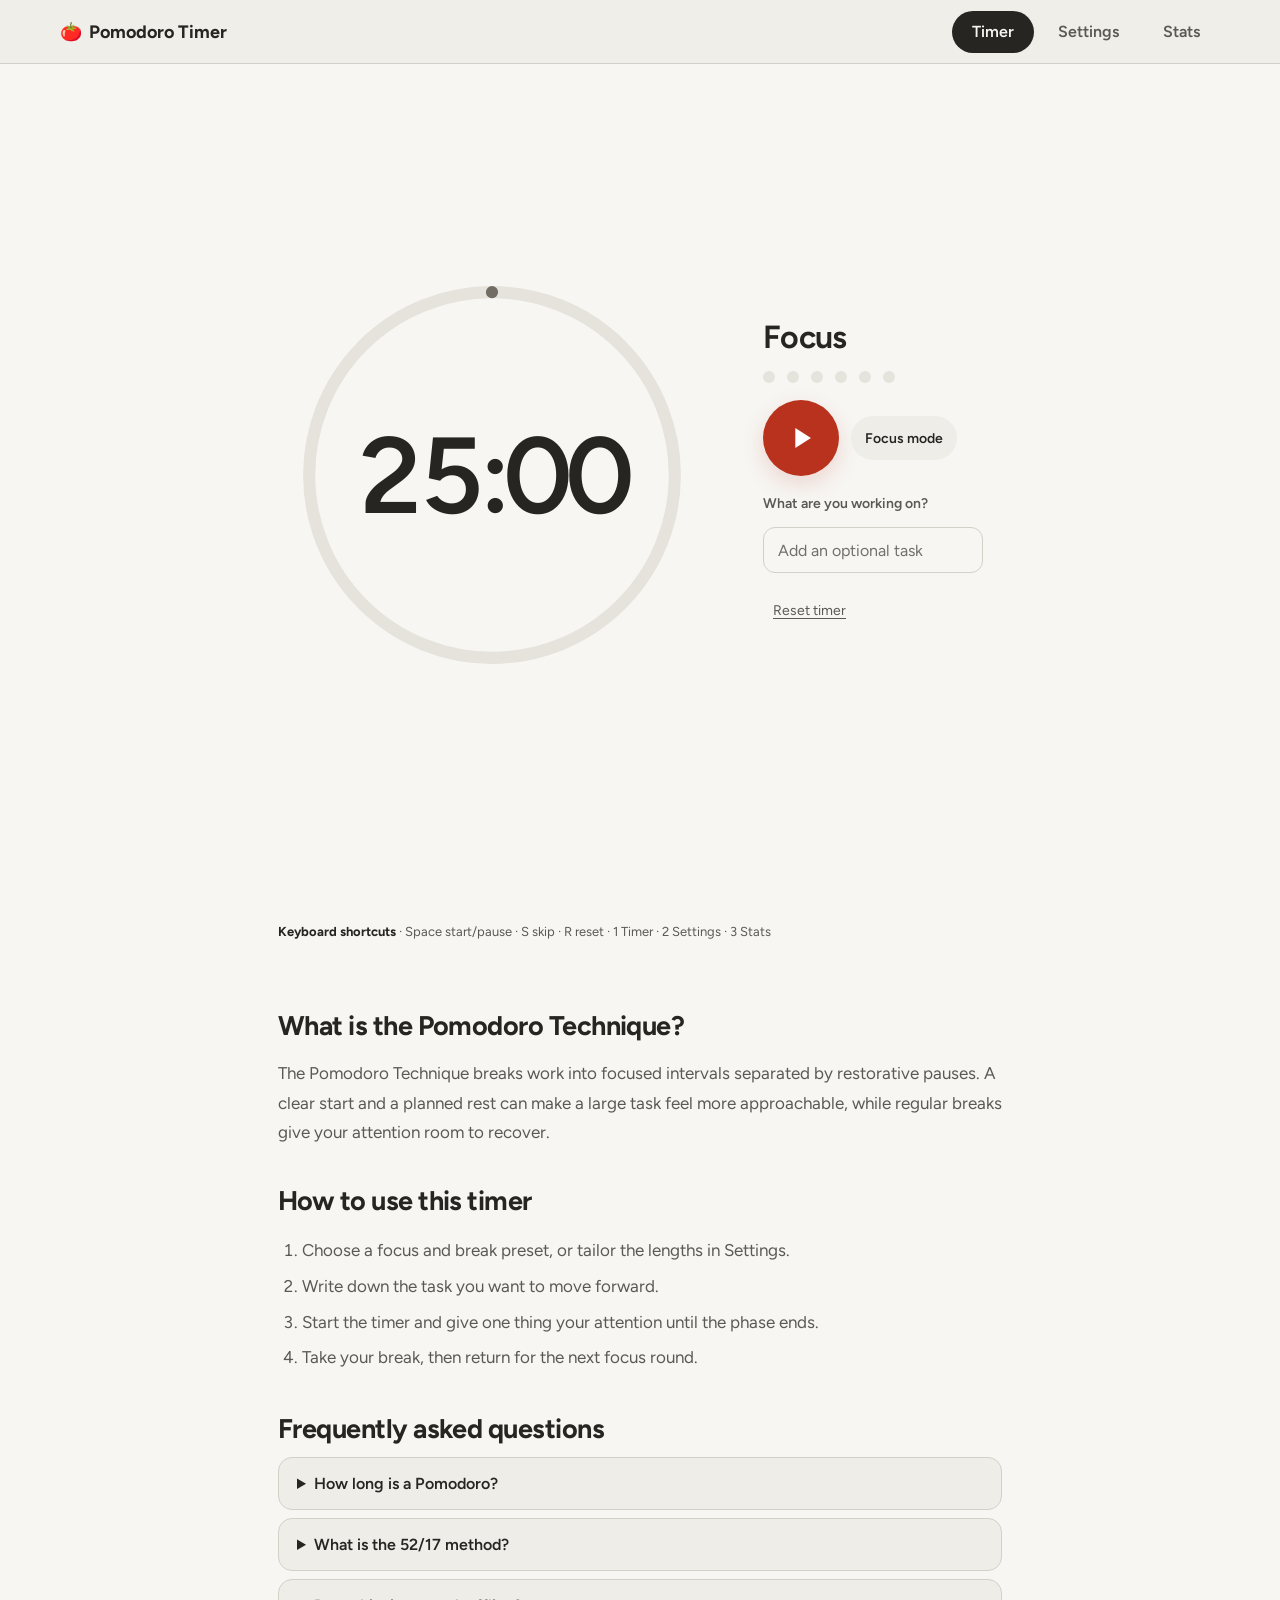
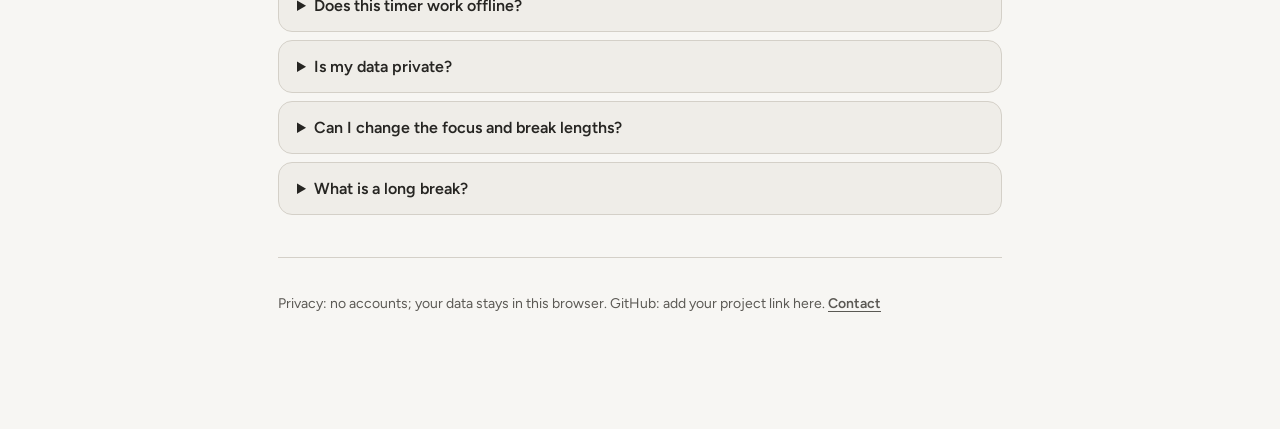
==== index.html @ 5dcd3229 "first commit" ====
<!doctype html>
<html lang="en">
<head>
  <meta charset="utf-8">
  <meta name="viewport" content="width=device-width, initial-scale=1, viewport-fit=cover">
  <title>Pomodoro Timer | Free Focus Timer</title>
  <meta name="description" content="A calm, private Pomodoro timer with flexible focus rounds, long breaks, and useful progress stats. Works offline.">
  <meta name="theme-color" content="#f7f6f3" media="(prefers-color-scheme: light)">
  <meta name="theme-color" content="#191a1b" media="(prefers-color-scheme: dark)">
  <link rel="canonical" href="https://YOURDOMAIN.com/">
  <meta property="og:type" content="website">
  <meta property="og:site_name" content="Pomodoro Timer">
  <meta property="og:title" content="Pomodoro Timer | Free Focus Timer">
  <meta property="og:description" content="A calm, private Pomodoro timer with flexible focus rounds, long breaks, and useful progress stats. Works offline.">
  <meta property="og:url" content="https://YOURDOMAIN.com/">
  <meta property="og:image" content="https://YOURDOMAIN.com/og-image.svg">
  <meta property="og:image:width" content="1200">
  <meta property="og:image:height" content="630">
  <meta name="twitter:card" content="summary_large_image">
  <meta name="twitter:title" content="Pomodoro Timer | Free Focus Timer">
  <meta name="twitter:description" content="Focus in calm, manageable rounds. Private, customizable, and ready to work offline.">
  <meta name="twitter:image" content="https://YOURDOMAIN.com/og-image.svg">
  <link id="favicon" rel="icon" href="icons/favicon-focus.svg" type="image/svg+xml">
  <link rel="apple-touch-icon" href="icons/apple-touch-icon.png">
  <link rel="manifest" href="manifest.webmanifest">
  <link rel="preload" href="fonts/figtree-latin.woff2" as="font" type="font/woff2" crossorigin>
  <link rel="stylesheet" href="styles.css">
  <script>
    try {
      var savedSettings = JSON.parse(localStorage.getItem('pomodoro.settings') || '{}');
      document.documentElement.dataset.theme = ['light', 'dark', 'system'].includes(savedSettings.theme)
        ? savedSettings.theme : 'system';
    } catch (error) { document.documentElement.dataset.theme = 'system'; }
  </script>
  <script type="application/ld+json">
    {
      "@context": "https://schema.org",
      "@type": "WebApplication",
      "name": "Pomodoro Timer",
      "url": "https://YOURDOMAIN.com/",
      "applicationCategory": "ProductivityApplication",
      "operatingSystem": "Any",
      "description": "A free, private Pomodoro timer with focus rounds, short and long breaks, and offline support.",
      "offers": { "@type": "Offer", "price": "0", "priceCurrency": "USD" }
    }
  </script>
  <script type="application/ld+json">
    {
      "@context": "https://schema.org",
      "@type": "FAQPage",
      "mainEntity": [
        { "@type": "Question", "name": "How long is a Pomodoro?", "acceptedAnswer": { "@type": "Answer", "text": "A traditional Pomodoro is 25 minutes of focused work followed by a short break. You can change both durations in Settings." } },
        { "@type": "Question", "name": "What is the 52/17 method?", "acceptedAnswer": { "@type": "Answer", "text": "The 52/17 method alternates 52 minutes of focused work with a 17-minute break. Choose the 52/17 preset in Settings." } },
        { "@type": "Question", "name": "Does the timer work offline?", "acceptedAnswer": { "@type": "Answer", "text": "Yes. After the first visit, the app's static files are cached so the timer works offline." } },
        { "@type": "Question", "name": "Is my data private?", "acceptedAnswer": { "@type": "Answer", "text": "Your settings, timer state, and stats stay in this browser's local storage. There are no accounts." } },
        { "@type": "Question", "name": "Can I change the focus and break lengths?", "acceptedAnswer": { "@type": "Answer", "text": "Yes. Choose a preset or adjust each duration and the focus rounds per cycle in Settings." } },
        { "@type": "Question", "name": "What is a long break?", "acceptedAnswer": { "@type": "Answer", "text": "A long break is a longer rest that follows a chosen number of completed focus rounds. You can set its duration and frequency." } }
      ]
    }
  </script>
</head>
<body>
  <header class="tabs" aria-label="Main navigation">
    <a class="brand" href="#timer" aria-label="Pomodoro Timer home"><span aria-hidden="true">🍅</span> Pomodoro Timer</a>
    <nav class="tab-links" aria-label="Main">
      <a class="tab active" href="#timer" data-view="timer">Timer</a>
      <a class="tab" href="#settings" data-view="settings">Settings</a>
      <a class="tab" href="#stats" data-view="stats">Stats</a>
    </nav>
  </header>

  <main>
    <section id="view-timer" class="view timer-view" aria-label="Timer">
      <div class="timer-stage">
        <h1 class="sr-only">Free Pomodoro timer for focused work</h1>
        <div class="timer-wrap">
          <div class="ring" role="timer" aria-label="Time remaining" aria-live="off">
            <svg viewBox="0 0 320 320" aria-hidden="true">
              <circle class="ring-track" cx="160" cy="160" r="150"/>
              <circle class="ring-progress" id="ring-progress" cx="160" cy="160" r="150"/>
            </svg>
            <div class="time" id="time">25:00</div>
          </div>
          <div class="side">
            <p class="phase-label" id="phase">Focus</p>
            <div class="dots" id="dots" role="progressbar" aria-valuemin="0" aria-valuemax="6" aria-valuenow="0" aria-label="Cycles completed toward today's goal"></div>
            <div class="controls">
              <button class="play" id="play" aria-label="Start timer">
                <svg viewBox="0 0 24 24" width="34" height="34" aria-hidden="true"><path id="play-icon" d="M8 5v14l11-7z" fill="currentColor"/></svg>
              </button>
              <button class="skip" id="skip" aria-label="Skip to next phase" hidden>
                <svg viewBox="0 0 24 24" width="22" height="22" aria-hidden="true"><path d="M6 18l8.5-6L6 6v12zM16 6v12h2V6h-2z" fill="currentColor"/></svg>
              </button>
              <button class="icon-button focus-toggle" id="focus-toggle" aria-label="Enter focus mode">Focus mode</button>
              <button class="icon-button focus-exit" id="focus-exit" aria-label="Exit focus mode" hidden>Exit focus mode</button>
            </div>
            <label class="task-label" for="task">What are you working on?</label>
            <input id="task" class="task-input" type="text" maxlength="120" autocomplete="off" placeholder="Add an optional task">
            <button class="text-button reset-timer" id="reset" type="button">Reset timer</button>
          </div>
        </div>
      </div>

      <p class="shortcut-hint"><strong>Keyboard shortcuts</strong> · Space start/pause · S skip · R reset · 1 Timer · 2 Settings · 3 Stats</p>
      <article class="seo-content">
        <h2>What is the Pomodoro Technique?</h2>
        <p>The Pomodoro Technique breaks work into focused intervals separated by restorative pauses. A clear start and a planned rest can make a large task feel more approachable, while regular breaks give your attention room to recover.</p>
        <h2>How to use this timer</h2>
        <ol>
          <li>Choose a focus and break preset, or tailor the lengths in Settings.</li>
          <li>Write down the task you want to move forward.</li>
          <li>Start the timer and give one thing your attention until the phase ends.</li>
          <li>Take your break, then return for the next focus round.</li>
        </ol>
        <h2>Frequently asked questions</h2>
        <div class="faq-list">
          <details><summary>How long is a Pomodoro?</summary><p>A traditional Pomodoro is 25 minutes of focused work followed by a short break. You can change both durations in Settings.</p></details>
          <details><summary>What is the 52/17 method?</summary><p>The 52/17 method alternates 52 minutes of focused work with a 17-minute break. Choose the 52/17 preset in Settings.</p></details>
          <details><summary>Does this timer work offline?</summary><p>Yes. After the first visit, the app's static files are cached so the timer works offline.</p></details>
          <details><summary>Is my data private?</summary><p>Your settings, timer state, and stats stay in this browser's local storage. There are no accounts.</p></details>
          <details><summary>Can I change the focus and break lengths?</summary><p>Yes. Choose a preset or adjust each duration and the focus rounds per cycle in Settings.</p></details>
          <details><summary>What is a long break?</summary><p>A long break is a longer rest that follows a chosen number of completed focus rounds. You can set its duration and frequency.</p></details>
        </div>
        <footer class="site-footer">
          <p>Privacy: no accounts; your data stays in this browser. <span>GitHub: add your project link here.</span> <a href="mailto:hello@yourdomain.com">Contact</a></p>
        </footer>
      </article>
    </section>

    <section id="view-settings" class="view settings-view" aria-label="Settings" hidden>
      <h1 class="page-title">Settings</h1>
      <div class="summary" aria-label="Cycle overview">
        <div class="summary-total" id="sum-total"></div>
        <div class="summary-sub" id="sum-sub"></div>
        <div class="bar" id="sum-bar" aria-hidden="true"></div>
      </div>

      <h2 class="section-title">Timer</h2>
      <div class="group">
        <div class="row"><div class="label">Focus length<small>Minutes in each focus round</small></div><div class="stepper" data-key="sprint"><button type="button" data-d="-1" aria-label="Decrease focus length">−</button><span class="val"><input class="val-input" type="number" data-value min="15" max="90" step="1" aria-label="Focus length in minutes"> <i>min</i></span><button type="button" data-d="1" aria-label="Increase focus length">+</button></div></div>
        <div class="row"><div class="label">Focus rounds per cycle</div><div class="stepper" data-key="sprints"><button type="button" data-d="-1" aria-label="Decrease focus rounds per cycle">−</button><span class="val"><input class="val-input" type="number" data-value min="1" max="8" step="1" aria-label="Focus rounds per cycle"></span><button type="button" data-d="1" aria-label="Increase focus rounds per cycle">+</button></div></div>
        <div class="row"><div class="label">Short break length</div><div class="stepper" data-key="brk"><button type="button" data-d="-1" aria-label="Decrease short break length">−</button><span class="val"><input class="val-input" type="number" data-value min="5" max="30" step="1" aria-label="Short break length in minutes"> <i>min</i></span><button type="button" data-d="1" aria-label="Increase short break length">+</button></div></div>
        <div class="row"><div class="label">Long break length</div><div class="stepper" data-key="longBrk"><button type="button" data-d="-1" aria-label="Decrease long break length">−</button><span class="val"><input class="val-input" type="number" data-value min="10" max="45" step="1" aria-label="Long break length in minutes"> <i>min</i></span><button type="button" data-d="1" aria-label="Increase long break length">+</button></div></div>
        <div class="row"><div class="label">Long break every</div><div class="stepper" data-key="longEvery"><button type="button" data-d="-1" aria-label="Decrease long break frequency">−</button><span class="val"><input class="val-input" type="number" data-value min="2" max="8" step="1" aria-label="Long break frequency in rounds"> <i>rounds</i></span><button type="button" data-d="1" aria-label="Increase long break frequency">+</button></div></div>
      </div>
      <button class="secondary-button reset-cycle-settings" id="reset-cycle-settings" type="button">Reset cycle</button>
      <div class="preset-block">
        <h3>Quick presets</h3>
        <div class="preset-list" id="presets" aria-label="Timer presets">
          <button type="button" data-preset="25-5">Classic 25/5</button>
          <button type="button" data-preset="50-10">50/10</button>
          <button type="button" data-preset="52-17">52/17</button>
          <button type="button" data-preset="90-20">90/20</button>
          <button type="button" data-preset="custom">Custom</button>
        </div>
      </div>

      <h2 class="section-title">Goal</h2>
      <div class="group">
        <div class="row"><div class="label">Cycles per day</div><div class="stepper" data-key="goal"><button type="button" data-d="-1" aria-label="Decrease daily cycle goal">−</button><span class="val"><input class="val-input" type="number" data-value min="1" max="12" step="1" aria-label="Cycles per day"></span><button type="button" data-d="1" aria-label="Increase daily cycle goal">+</button></div></div>
      </div>

      <h2 class="section-title">Alerts</h2>
      <div class="group">
        <div class="row"><div class="label">Notify me when a phase ends<small id="notification-hint" aria-live="polite">Notifications are off.</small></div><label class="switch"><input id="notifications" type="checkbox"><span class="switch-ui" aria-hidden="true"></span><span class="sr-only">Notify me when a phase ends</span></label></div>
        <div class="row"><div class="label">Sound<small id="sound-hint">Play a tone when a phase ends</small></div><label class="switch"><input id="sound-toggle" type="checkbox"><span class="switch-ui" aria-hidden="true"></span><span class="sr-only">Sound on</span></label></div>
        <div class="row volume-row"><label class="label" for="volume">Volume</label><div class="volume-control"><input id="volume" type="range" min="0" max="1" step="0.05"><output id="volume-value" for="volume"></output></div></div>
      </div>

      <h2 class="section-title">Appearance</h2>
      <div class="segmented" id="theme" role="radiogroup" aria-label="Color theme">
        <button type="button" role="radio" data-theme="light"><span class="tick">✓</span>Light</button>
        <button type="button" role="radio" data-theme="dark"><span class="tick">✓</span>Dark</button>
        <button type="button" role="radio" data-theme="system"><span class="tick">✓</span>System</button>
      </div>

      <h2 class="section-title">Data</h2>
      <p class="data-note">Your timer settings, task labels, and stats are stored only in this browser. Importing a JSON backup replaces the data here.</p>
      <div class="data-actions"><button class="secondary-button" id="export-json" type="button">Export JSON</button><button class="secondary-button" id="import-json" type="button">Import JSON</button><input id="import-json-file" type="file" accept=".json,application/json" hidden><button class="danger-button" id="clear-data" type="button">Clear data</button></div>
    </section>

    <section id="view-stats" class="view stats-view" aria-label="Stats" hidden>
      <h1 class="page-title">Stats</h1>
      <div class="stat-cards">
        <article class="stat-card"><h2>Focus time today</h2><p id="stat-today">0 min</p></article>
        <article class="stat-card"><h2>This week</h2><p id="stat-week">0 min</p></article>
        <article class="stat-card"><h2>All time</h2><p id="stat-all">0 min</p></article>
        <article class="stat-card"><h2>Current streak</h2><p id="stat-current-streak">0 days</p></article>
        <article class="stat-card"><h2>Best streak</h2><p id="stat-best-streak">0 days</p></article>
      </div>
      <h2 class="section-title">Last 7 days</h2>
      <div id="chart" class="chart-wrap"></div>
      <h2 class="section-title">Daily progress</h2>
      <div class="history-list" id="history-list" aria-live="polite"></div>
    </section>
  </main>

  <script src="app.js" defer></script>
  <!-- Optional privacy-friendly analytics. Enable after replacing YOURDOMAIN.com. -->
  <!-- <script defer data-domain="YOURDOMAIN.com" src="https://plausible.io/js/script.js"></script> -->
</body>
</html>
---- styles.css ----
@font-face {
  font-family: "Figtree";
  font-style: normal;
  font-weight: 400 700;
  font-display: swap;
  src: url("fonts/figtree-latin.woff2") format("woff2");
}

:root {
  --bg: #f7f6f3;
  --page-bg: #f7f6f3;
  --text: #262522;
  --muted: #5b5954;
  --accent: #b8321d;
  --accent-text: #fff;
  --focus-progress: #716d65;
  --blue: #236988;
  --long-rest: #66718c;
  --surface: #efede8;
  --surface-2: #e5e2dc;
  --track: #e6e3dd;
  --line: #d4d0c8;
  --danger: #9b271b;
  --font: "Figtree", system-ui, -apple-system, "Segoe UI", Roboto, "Helvetica Neue", Arial, sans-serif;
  color-scheme: light;
}

:root[data-theme="dark"] {
  --bg: #191a1b;
  --page-bg: #191a1b;
  --text: #f2f0ec;
  --muted: #c1beb8;
  --accent: #e45b42;
  --accent-text: #18110f;
  --focus-progress: #d0cbc2;
  --blue: #64b5d6;
  --long-rest: #9ca7c2;
  --surface: #242526;
  --surface-2: #323334;
  --track: #373838;
  --line: #454647;
  --danger: #ff9585;
  color-scheme: dark;
}

@media (prefers-color-scheme: dark) {
  :root[data-theme="system"] {
    --bg: #191a1b;
    --page-bg: #191a1b;
    --text: #f2f0ec;
    --muted: #c1beb8;
    --accent: #e45b42;
    --accent-text: #18110f;
    --focus-progress: #d0cbc2;
    --blue: #64b5d6;
    --long-rest: #9ca7c2;
    --surface: #242526;
    --surface-2: #323334;
    --track: #373838;
    --line: #454647;
    --danger: #ff9585;
    color-scheme: dark;
  }
}

* { box-sizing: border-box; }
html { min-width: 320px; scroll-behavior: smooth; }
body {
  min-height: 100%;
  margin: 0;
  padding: env(safe-area-inset-top, 0px) 0 0;
  color: var(--text);
  background: var(--page-bg);
  font-family: var(--font);
  -webkit-tap-highlight-color: transparent;
  transition: background-color .45s ease, color .2s ease;
}
body.on-break {
  --page-bg: #eef3f5;
  background: linear-gradient(135deg, var(--page-bg), var(--bg) 72%);
}
:root[data-theme="dark"] body.on-break { --page-bg: #192329; }
@media (prefers-color-scheme: dark) {
  :root[data-theme="system"] body.on-break { --page-bg: #192329; }
}
button, input { font: inherit; }
button, a { -webkit-tap-highlight-color: transparent; }
button { color: inherit; border: 0; background: none; cursor: pointer; }
a { color: inherit; }
:focus-visible { outline: 3px solid var(--blue); outline-offset: 3px; }
button:disabled { color: var(--muted); }
[hidden] { display: none !important; }
.sr-only {
  position: absolute; width: 1px; height: 1px; padding: 0; margin: -1px;
  overflow: hidden; clip: rect(0, 0, 0, 0); white-space: nowrap; border: 0;
}

/* Navigation */
.tabs {
  z-index: 10;
  position: fixed;
  bottom: calc(14px + env(safe-area-inset-bottom, 0px));
  left: 50%;
  display: flex;
  align-items: center;
  gap: 20px;
  padding: 6px;
  border: 1px solid var(--line);
  border-radius: 999px;
  background: color-mix(in srgb, var(--surface) 94%, transparent);
  box-shadow: 0 8px 28px rgb(22 20 17 / 10%);
  transform: translateX(-50%);
  transition: opacity .25s ease, transform .25s ease, background .2s ease;
}
.brand { display: none; text-decoration: none; white-space: nowrap; font-size: 18px; font-weight: 700; }
.brand span { margin-right: 7px; }
.tab-links { display: flex; gap: 4px; }
.tab {
  display: inline-flex;
  align-items: center;
  justify-content: center;
  min-height: 42px;
  padding: 10px 20px;
  border-radius: 999px;
  color: var(--muted);
  text-decoration: none;
  font-size: 16px;
  font-weight: 600;
  transition: background .18s ease, color .18s ease;
}
.tab:hover { background: var(--surface-2); color: var(--text); }
.tab.active { background: var(--text); color: var(--bg); }
.tabs.is-running { opacity: .42; transform: translateX(-50%) scale(.94); }
.tabs.is-running:hover, .tabs.is-running:focus-within, .tabs.is-running:active { opacity: 1; transform: translateX(-50%) scale(1); }

main { min-height: 100vh; }
.view { min-height: 100vh; min-height: 100dvh; }

/* Timer */
.timer-view { padding: 0 20px 50px; }
.timer-stage {
  display: grid;
  min-height: 100vh;
  min-height: 100dvh;
  place-items: center;
  padding: 46px 0 60px;
}
.timer-wrap { display: flex; align-items: center; gap: clamp(28px, 6vw, 76px); }
.ring { position: relative; flex: none; width: min(390px, 44vw); aspect-ratio: 1; }
.ring svg { display: block; width: 100%; height: 100%; transform: rotate(-90deg); }
.ring circle { fill: none; stroke-width: 10; }
.ring-track { stroke: var(--track); }
.ring-progress {
  stroke: var(--focus-progress);
  stroke-linecap: round;
  stroke-dasharray: 942.48;
  stroke-dashoffset: 942.48;
  transition: stroke-dashoffset .35s linear, stroke .3s ease;
}
.on-break .ring-progress { stroke: var(--blue); }
.time {
  position: absolute;
  inset: 0;
  display: grid;
  place-items: center;
  font-size: clamp(64px, 10vw, 108px);
  font-weight: 600;
  letter-spacing: -.055em;
  font-variant-numeric: tabular-nums;
  white-space: nowrap;
}
.side { display: flex; flex-direction: column; align-items: flex-start; gap: 15px; min-width: 220px; }
.phase-label { margin: 0; font-size: clamp(24px, 3vw, 32px); font-weight: 650; letter-spacing: -.02em; }
.dots { display: flex; flex-wrap: wrap; gap: 12px; max-width: 250px; }
.dots i { width: 12px; height: 12px; border-radius: 50%; background: var(--track); transition: background .25s ease; }
.dots i.done { background: var(--focus-progress); }
.controls { display: flex; align-items: center; flex-wrap: wrap; gap: 12px; margin-top: 2px; }
.play {
  display: grid;
  width: 76px;
  height: 76px;
  place-items: center;
  border-radius: 50%;
  background: var(--accent);
  color: var(--accent-text);
  box-shadow: 0 8px 22px rgb(184 50 29 / 16%);
  transition: transform .15s ease, filter .15s ease, background .2s ease;
}
.play:hover { filter: brightness(1.08); transform: translateY(-2px); }
.play:active { transform: scale(.95); }
.on-break .play { background: var(--blue); color: #101819; box-shadow: 0 8px 22px rgb(35 105 136 / 16%); }
.skip, .icon-button, .secondary-button, .danger-button, .text-button {
  min-height: 44px;
  border-radius: 999px;
  transition: background .18s ease, color .18s ease, transform .15s ease;
}
.skip { display: grid; width: 48px; height: 48px; place-items: center; background: var(--surface); }
.skip:hover, .icon-button:hover, .secondary-button:hover { background: var(--surface-2); }
.icon-button { padding: 0 14px; background: var(--surface); font-size: 14px; font-weight: 600; }
.on-break .icon-button { color: var(--text); }
.task-label { margin-top: 4px; font-size: 14px; font-weight: 600; color: var(--muted); }
.task-input {
  width: min(100%, 300px);
  min-height: 46px;
  padding: 11px 14px;
  border: 1px solid var(--line);
  border-radius: 12px;
  color: var(--text);
  background: var(--bg);
}
.task-input::placeholder { color: var(--muted); opacity: .85; }
.text-button { padding: 0 10px; color: var(--muted); font-size: 14px; text-decoration: underline; text-underline-offset: 3px; }
.text-button:hover { color: var(--text); }

/* Content below the timer */
.seo-content { max-width: 760px; margin: 0 auto; padding: 30px 18px 48px; }
.seo-content h2 { margin: 36px 0 12px; font-size: clamp(21px, 3vw, 27px); letter-spacing: -.02em; }
.seo-content p, .seo-content li { color: var(--muted); font-size: 17px; line-height: 1.75; }
.seo-content ol { padding-left: 24px; }
.seo-content li { padding: 3px 0; }
.faq-list { display: grid; gap: 8px; }
.faq-list details { padding: 16px 18px; border: 1px solid var(--line); border-radius: 14px; background: var(--surface); }
.faq-list summary { cursor: pointer; font-weight: 600; }
.faq-list details p { margin-top: 10px; font-size: 15px; }
.site-footer { margin-top: 42px; padding-top: 20px; border-top: 1px solid var(--line); }
.site-footer p, .site-footer span { font-size: 14px; }
.site-footer a { font-weight: 600; text-underline-offset: 3px; }

/* Keep only the timer and essential controls visible while it is running. */
.timer-running .tabs,
.timer-running #view-timer .phase-label,
.timer-running #view-timer .dots,
.timer-running #view-timer .skip,
.timer-running #view-timer .focus-toggle,
.timer-running #view-timer .task-label,
.timer-running #view-timer .task-input,
.timer-running #view-timer .shortcut-hint,
.timer-running #view-timer .seo-content { display: none; }
.timer-running #view-timer { padding-bottom: 0; }
.timer-running #view-timer .timer-stage {
  min-height: 100vh;
  min-height: 100dvh;
  padding: 24px 0;
}

/* Shared settings and stats */
.settings-view, .stats-view { width: min(100% - 32px, 620px); margin: 0 auto; padding: 34px 0 112px; }
.page-title { margin: 0 0 22px; font-size: 32px; line-height: 1.2; letter-spacing: -.035em; }
.section-title { margin: 30px 0 12px; font-size: 20px; font-weight: 650; letter-spacing: -.015em; }
.summary { padding: 20px; border: 1px solid var(--line); border-radius: 18px; background: var(--surface); }
.summary-total { font-size: 34px; font-weight: 650; letter-spacing: -.04em; }
.summary-sub { margin: 4px 0 17px; color: var(--muted); font-size: 15px; }
.bar { display: flex; gap: 4px; min-height: 12px; }
.bar span { min-width: 2px; height: 10px; border-radius: 999px; background: var(--focus-progress); }
.bar span.rest { background: var(--blue); }
.bar span.long-rest { background: var(--long-rest); }
.group { overflow: hidden; border: 1px solid var(--line); border-radius: 16px; background: var(--surface); }
.row { display: flex; align-items: center; justify-content: space-between; gap: 16px; min-height: 64px; padding: 12px 18px; }
.row + .row { border-top: 1px solid var(--line); }
.label { font-size: 16px; font-weight: 550; }
.label small { display: block; margin-top: 5px; color: var(--muted); font-size: 13px; font-weight: 400; line-height: 1.4; }
.stepper { display: flex; flex: none; align-items: center; gap: 12px; }
.stepper button {
  display: grid;
  width: 40px;
  height: 40px;
  place-items: center;
  border-radius: 50%;
  background: var(--surface-2);
  font-size: 22px;
  line-height: 1;
}
.stepper button:hover:not(:disabled) { background: var(--line); }
.stepper button:active:not(:disabled) { transform: scale(.93); }
.stepper button:disabled { color: var(--muted); cursor: not-allowed; }
.val { min-width: 54px; text-align: center; font-variant-numeric: tabular-nums; }
.val-input { box-sizing: border-box; width: 54px; height: 40px; padding: 0 4px; border: 1px solid var(--line); border-radius: 8px; color: var(--text); background: var(--bg); text-align: center; font-size: 18px; font-weight: 600; font-variant-numeric: tabular-nums; }
.val-input::-webkit-inner-spin-button,
.val-input::-webkit-outer-spin-button { margin: 0; -webkit-appearance: none; }
.val-input { -moz-appearance: textfield; appearance: textfield; }
.val-input:focus-visible { outline: 2px solid var(--blue); outline-offset: 2px; }
.val i { margin-left: 2px; color: var(--muted); font-size: 12px; font-style: normal; }
.preset-block { margin-top: 18px; }
.preset-block h3 { margin: 0 0 10px; font-size: 15px; font-weight: 600; }
.preset-list { display: flex; flex-wrap: wrap; gap: 8px; }
.preset-list button {
  min-height: 40px;
  padding: 8px 13px;
  border: 1px solid var(--line);
  border-radius: 999px;
  color: var(--text);
  background: var(--surface);
  font-size: 14px;
  font-weight: 550;
}
.preset-list button:hover { background: var(--surface-2); }
.preset-list button[aria-pressed="true"] { border-color: var(--blue); color: var(--blue); }
.switch { position: relative; flex: none; }
.switch input { position: absolute; width: 1px; height: 1px; opacity: 0; }
.switch-ui {
  position: relative;
  display: block;
  width: 48px;
  height: 28px;
  border-radius: 999px;
  background: var(--surface-2);
  transition: background .2s ease;
}
.switch-ui::after {
  position: absolute;
  top: 4px;
  left: 4px;
  width: 20px;
  height: 20px;
  border-radius: 50%;
  background: var(--bg);
  content: "";
  transition: transform .2s ease;
}
.switch input:checked + .switch-ui { background: var(--blue); }
.switch input:checked + .switch-ui::after { transform: translateX(20px); }
.switch input:focus-visible + .switch-ui { outline: 3px solid var(--blue); outline-offset: 3px; }
.volume-control { display: flex; align-items: center; gap: 12px; width: min(230px, 52%); }
.volume-control input { width: 100%; accent-color: var(--blue); }
.volume-control output { min-width: 38px; color: var(--muted); text-align: right; font-size: 14px; }
.segmented { display: grid; grid-template-columns: repeat(3, 1fr); overflow: hidden; border: 1px solid var(--line); border-radius: 14px; background: var(--surface); }
.segmented button { min-height: 46px; color: var(--muted); font-size: 15px; }
.segmented button + button { border-left: 1px solid var(--line); }
.segmented button[aria-checked="true"] { color: var(--text); background: var(--surface-2); font-weight: 650; }
.tick { display: none; margin-right: 6px; }
.segmented button[aria-checked="true"] .tick { display: inline; }
.data-note { margin: 0 0 12px; color: var(--muted); font-size: 14px; line-height: 1.5; }
.data-actions { display: flex; flex-wrap: wrap; gap: 8px; }
.secondary-button, .danger-button { min-height: 42px; padding: 0 14px; border: 1px solid var(--line); background: var(--surface); font-size: 14px; font-weight: 600; }
.reset-cycle-settings { margin-top: 12px; }
.danger-button { border-color: var(--danger); color: var(--danger); }
.danger-button:hover { background: color-mix(in srgb, var(--danger) 10%, var(--surface)); }
.shortcut-hint { margin: 22px 0 0; color: var(--muted); font-size: 13px; line-height: 1.6; }
.timer-view > .shortcut-hint { max-width: 760px; margin: 22px auto 0; padding: 0 18px; }
.shortcut-hint strong { color: var(--text); }

.stat-cards { display: grid; grid-template-columns: repeat(2, minmax(0, 1fr)); gap: 10px; }
.stat-card { min-height: 92px; padding: 16px; border: 1px solid var(--line); border-radius: 15px; background: var(--surface); }
.stat-card h2 { margin: 0 0 9px; color: var(--muted); font-size: 14px; font-weight: 550; }
.stat-card p { margin: 0; font-size: 22px; font-weight: 650; letter-spacing: -.02em; }
.stat-card:nth-child(3) { grid-column: 1 / -1; }
.chart-wrap { overflow: hidden; padding: 10px 8px 0; border: 1px solid var(--line); border-radius: 16px; background: var(--surface); }
.week-chart { display: block; width: 100%; min-height: 170px; overflow: visible; }
.chart-baseline { stroke: var(--line); stroke-width: 1; }
.chart-bar { fill: var(--blue); }
.chart-label { fill: var(--muted); font-family: var(--font); font-size: 14px; }
.chart-value { fill: var(--text); font-family: var(--font); font-size: 12px; }
.history-list { display: flex; flex-direction: column; gap: 10px; }
.history-row { display: flex; align-items: center; justify-content: space-between; gap: 18px; padding: 17px 18px; border: 1px solid var(--line); border-radius: 15px; background: var(--surface); }
.history-date { margin: 0; font-size: 16px; font-weight: 650; }
.history-totals { color: var(--muted); text-align: right; font-size: 13px; line-height: 1.55; }
.task-history { display: flex; flex-wrap: wrap; gap: 5px 14px; margin: 8px 0 0; padding: 0; list-style: none; color: var(--muted); font-size: 13px; }
.history-empty { padding: 20px; border-radius: 15px; background: var(--surface); color: var(--muted); }

/* Fullscreen and fallback focus mode */
.focus-exit { display: none; }
.focus-mode .tabs { display: none; }
.focus-mode #view-timer {
  position: fixed;
  z-index: 20;
  inset: 0;
  overflow: auto;
  background: var(--page-bg);
}
.focus-mode #view-timer .timer-stage { min-height: 100vh; min-height: 100dvh; padding: 24px; }
.focus-mode #view-timer .seo-content { display: none; }
.focus-mode .focus-toggle { display: none; }
.focus-mode .focus-exit { display: inline-flex; align-items: center; }

@media (min-width: 900px) {
  .tabs {
    position: sticky;
    top: 0;
    left: auto;
    width: 100%;
    min-height: 64px;
    justify-content: space-between;
    padding: 8px max(26px, calc((100vw - 1160px) / 2));
    border-width: 0 0 1px;
    border-radius: 0;
    box-shadow: none;
    transform: none;
  }
  .brand { display: inline-flex; align-items: center; }
  .tab-links { margin-left: auto; }
  .tabs.is-running { transform: none; }
  .tabs.is-running:hover, .tabs.is-running:focus-within, .tabs.is-running:active { transform: none; }
  .tabs.is-running { min-height: 56px; }
  .tabs.is-running .tab { min-height: 36px; padding-block: 7px; }
  .tabs.is-running:hover, .tabs.is-running:focus-within, .tabs.is-running:active { min-height: 64px; }
  .tabs.is-running:hover .tab, .tabs.is-running:focus-within .tab, .tabs.is-running:active .tab { min-height: 42px; padding-block: 10px; }
  .timer-stage { min-height: calc(100vh - 64px); min-height: calc(100dvh - 64px); }
}

@media (max-width: 700px) {
  .timer-view { padding: 0 16px 32px; }
  .timer-stage { min-height: calc(100vh - 68px); min-height: calc(100dvh - 68px); padding: 28px 0 36px; }
  .timer-wrap { flex-direction: column; gap: 18px; }
  .ring { width: min(74vw, 340px); }
  .time { font-size: clamp(62px, 17vw, 90px); }
  .side { align-items: center; gap: 12px; text-align: center; }
  .phase-label { font-size: 26px; }
  .dots { justify-content: center; }
  .controls { justify-content: center; }
  .play { width: 68px; height: 68px; }
  .task-input { text-align: center; }
  .seo-content { padding: 24px 4px 38px; }
  .settings-view, .stats-view { width: min(100% - 28px, 620px); padding-top: 28px; }
  .row { padding: 10px 12px; }
  .stepper { gap: 8px; }
  .stepper button { width: 36px; height: 36px; }
  .val { min-width: 48px; }
  .val-input { width: 48px; height: 36px; font-size: 17px; }
  .history-row { align-items: flex-start; flex-direction: column; gap: 7px; }
  .history-totals { text-align: left; }
}

@media (max-width: 380px) {
  .tab { padding: 9px 16px; }
  .tabs { gap: 8px; }
  .settings-view, .stats-view { width: calc(100% - 24px); }
  .row { gap: 8px; }
  .label { font-size: 14px; }
  .label small { max-width: 170px; font-size: 12px; }
  .stepper { gap: 5px; }
  .stepper button { width: 32px; height: 32px; }
  .val { min-width: 43px; }
  .val-input { width: 44px; height: 32px; font-size: 16px; }
}

@media (prefers-reduced-motion: reduce) {
  *, *::before, *::after { scroll-behavior: auto !important; transition-duration: .01ms !important; animation-duration: .01ms !important; }
}
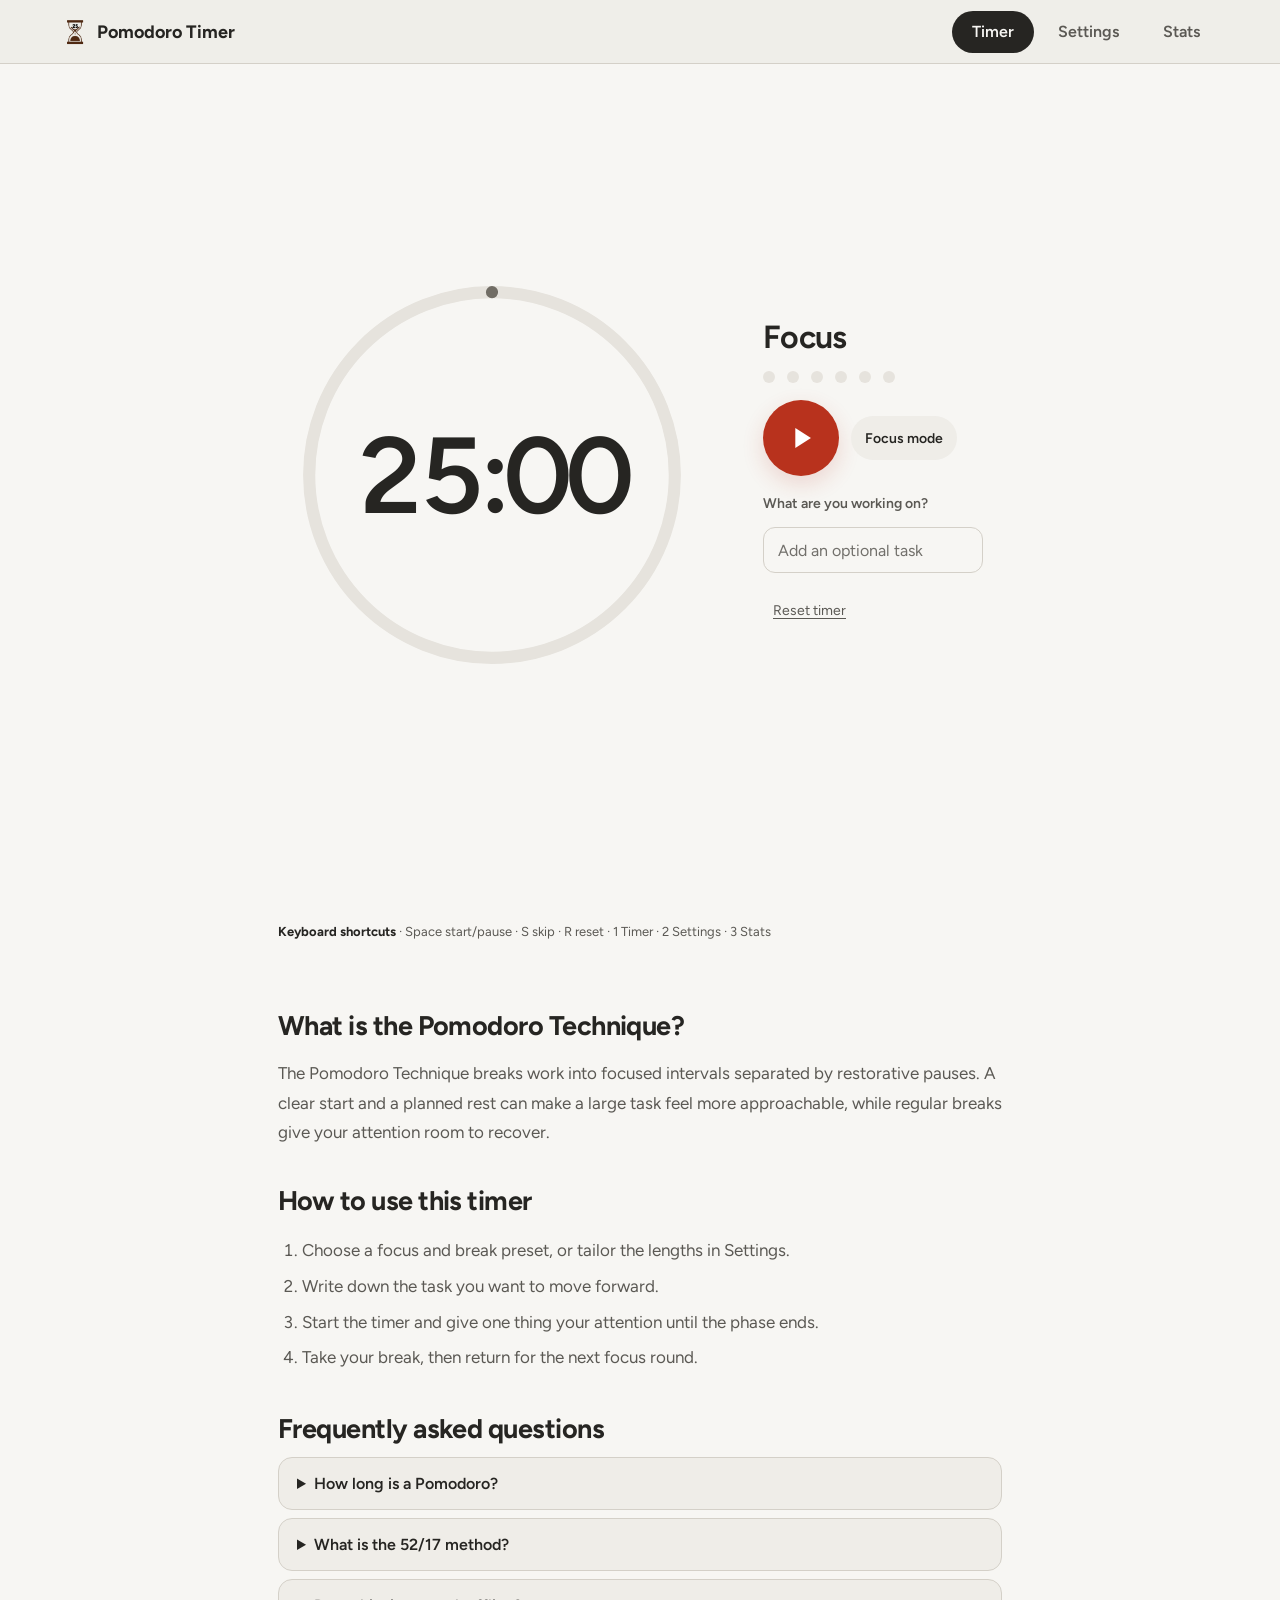
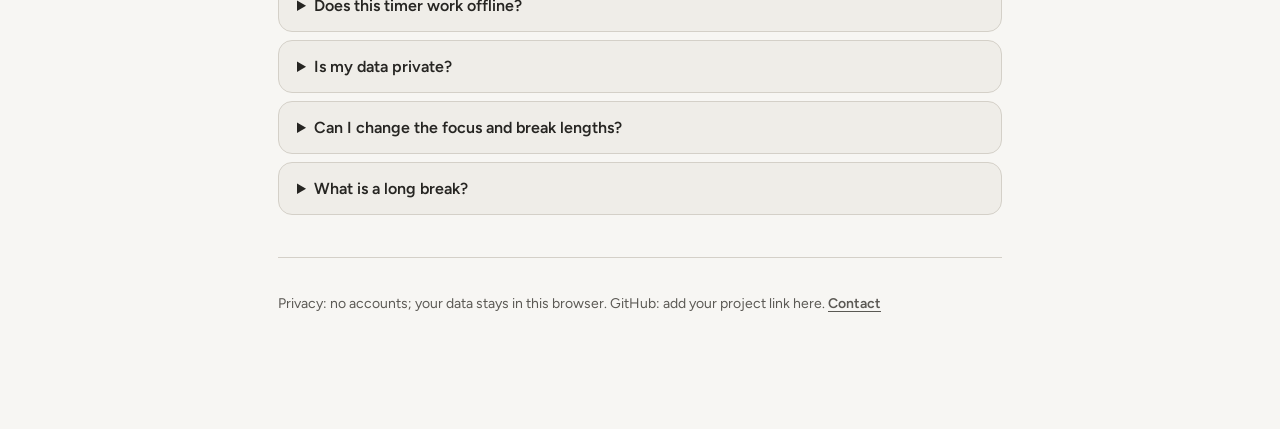
==== commit 7f834a7a: "Icon changed" ====
--- a/index.html
+++ b/index.html
@@ -20,7 +20,7 @@
   <meta name="twitter:title" content="Pomodoro Timer | Free Focus Timer">
   <meta name="twitter:description" content="Focus in calm, manageable rounds. Private, customizable, and ready to work offline.">
   <meta name="twitter:image" content="https://YOURDOMAIN.com/og-image.svg">
-  <link id="favicon" rel="icon" href="icons/favicon-focus.svg" type="image/svg+xml">
+  <link id="favicon" rel="icon" href="icons/icon-192.png" type="image/png">
   <link rel="apple-touch-icon" href="icons/apple-touch-icon.png">
   <link rel="manifest" href="manifest.webmanifest">
   <link rel="preload" href="fonts/figtree-latin.woff2" as="font" type="font/woff2" crossorigin>
@@ -36,7 +36,7 @@
     {
       "@context": "https://schema.org",
       "@type": "WebApplication",
-      "name": "Pomodoro Timer",
+      "name": "PomodoroTimer",
       "url": "https://YOURDOMAIN.com/",
       "applicationCategory": "ProductivityApplication",
       "operatingSystem": "Any",
--- a/styles.css
+++ b/styles.css
@@ -113,7 +113,16 @@
   transition: opacity .25s ease, transform .25s ease, background .2s ease;
 }
 .brand { display: none; text-decoration: none; white-space: nowrap; font-size: 18px; font-weight: 700; }
-.brand span { margin-right: 7px; }
+.brand span {
+  display: inline-block;
+  width: 30px;
+  height: 30px;
+  margin-right: 7px;
+  overflow: hidden;
+  color: transparent;
+  font-size: 0;
+  background: url('icons/icon-192.png') center / contain no-repeat;
+}
 .tab-links { display: flex; gap: 4px; }
 .tab {
   display: inline-flex;
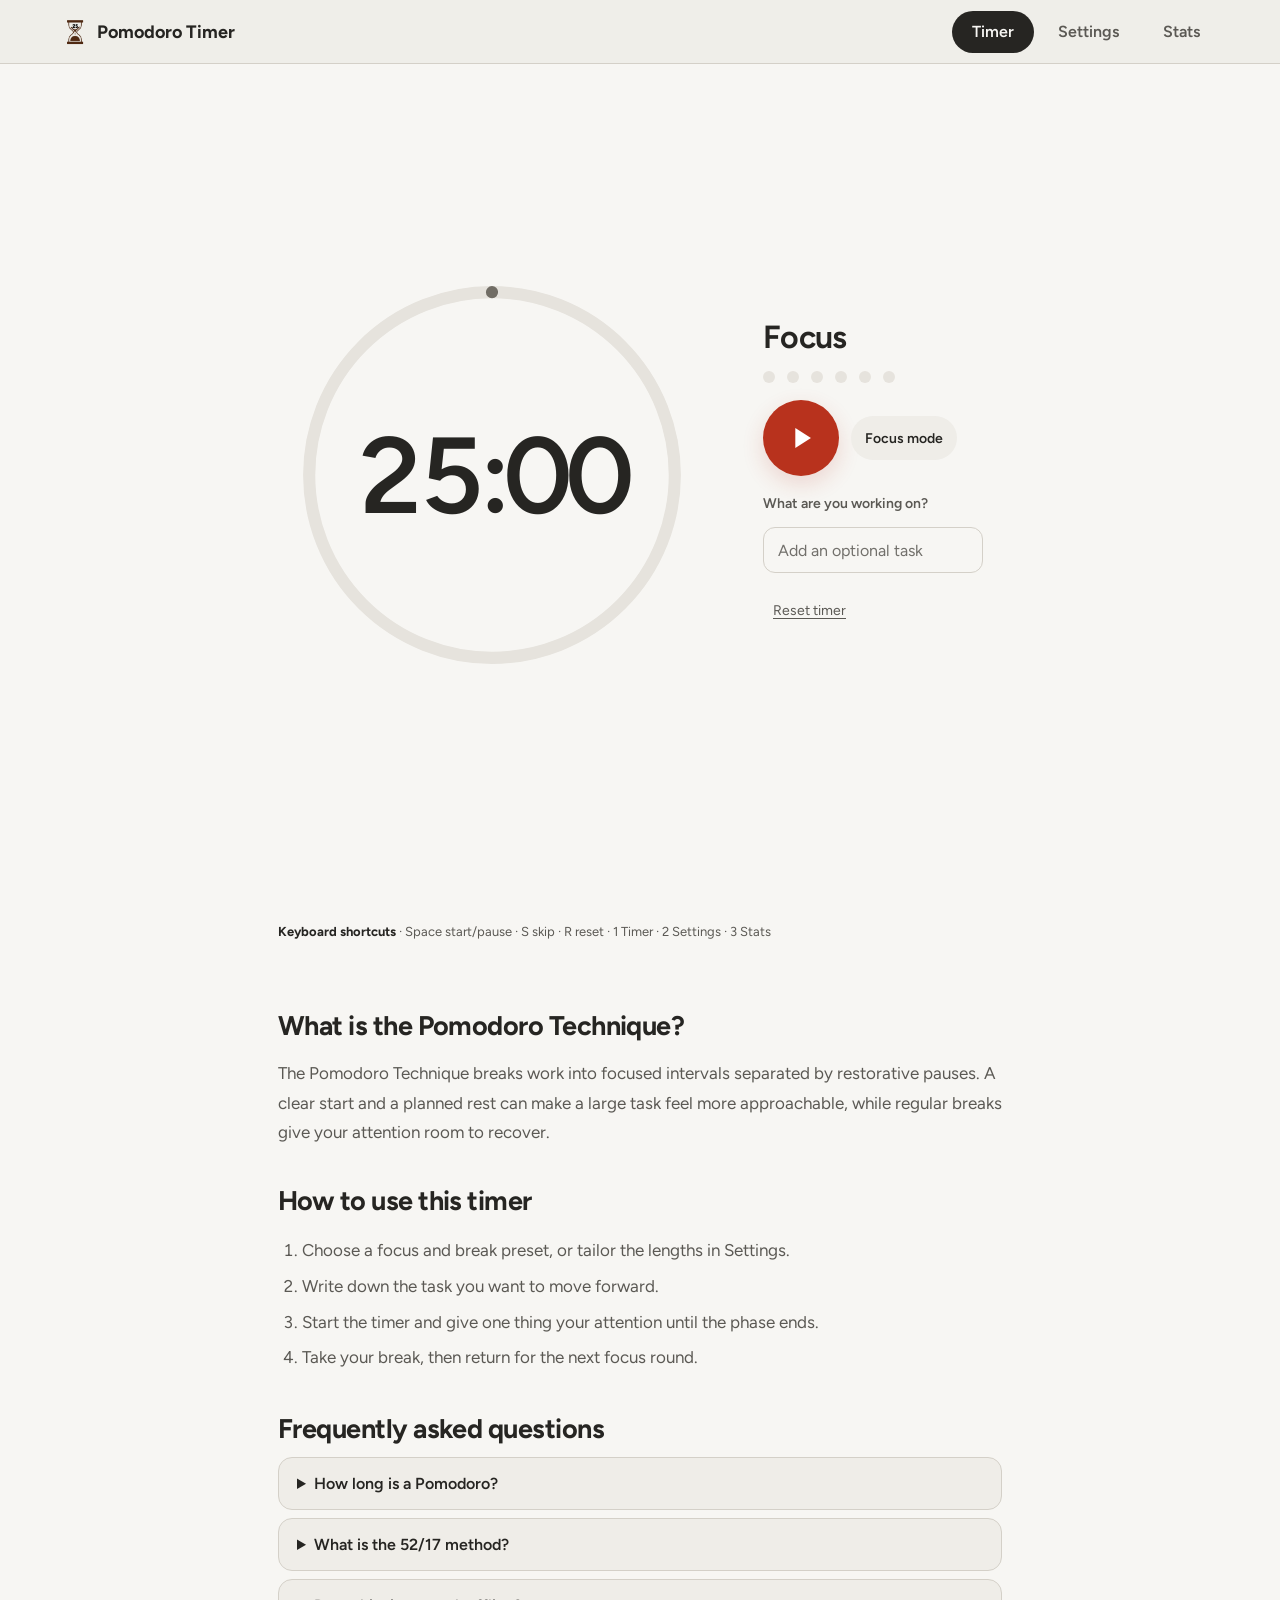
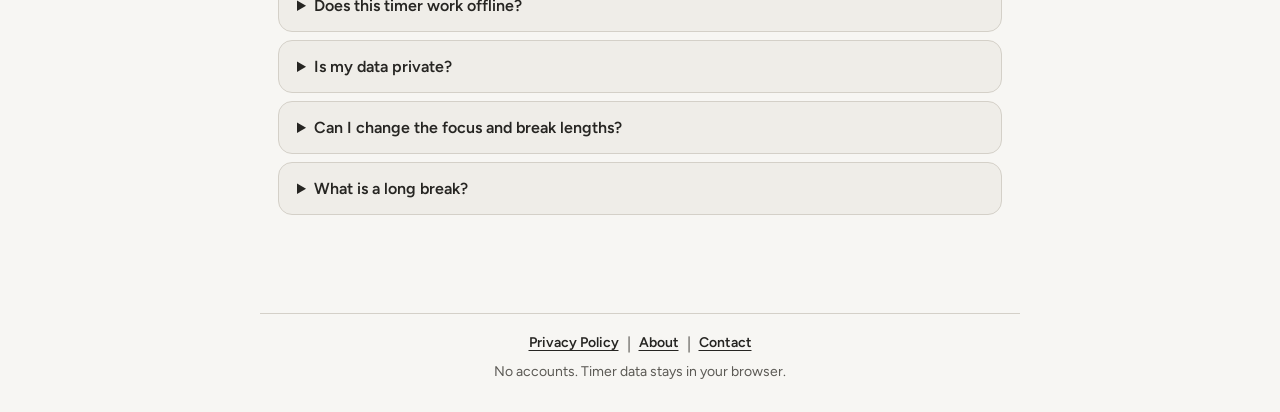
==== commit 392f732c: "new addtion" ====
--- a/index.html
+++ b/index.html
@@ -13,13 +13,9 @@
   <meta property="og:title" content="Pomodoro Timer | Free Focus Timer">
   <meta property="og:description" content="A calm, private Pomodoro timer with flexible focus rounds, long breaks, and useful progress stats. Works offline.">
   <meta property="og:url" content="https://YOURDOMAIN.com/">
-  <meta property="og:image" content="https://YOURDOMAIN.com/og-image.svg">
-  <meta property="og:image:width" content="1200">
-  <meta property="og:image:height" content="630">
-  <meta name="twitter:card" content="summary_large_image">
+  <meta name="twitter:card" content="summary">
   <meta name="twitter:title" content="Pomodoro Timer | Free Focus Timer">
   <meta name="twitter:description" content="Focus in calm, manageable rounds. Private, customizable, and ready to work offline.">
-  <meta name="twitter:image" content="https://YOURDOMAIN.com/og-image.svg">
   <link id="favicon" rel="icon" href="icons/icon-192.png" type="image/png">
   <link rel="apple-touch-icon" href="icons/apple-touch-icon.png">
   <link rel="manifest" href="manifest.webmanifest">
@@ -121,9 +117,6 @@
           <details><summary>Can I change the focus and break lengths?</summary><p>Yes. Choose a preset or adjust each duration and the focus rounds per cycle in Settings.</p></details>
           <details><summary>What is a long break?</summary><p>A long break is a longer rest that follows a chosen number of completed focus rounds. You can set its duration and frequency.</p></details>
         </div>
-        <footer class="site-footer">
-          <p>Privacy: no accounts; your data stays in this browser. <span>GitHub: add your project link here.</span> <a href="mailto:hello@yourdomain.com">Contact</a></p>
-        </footer>
       </article>
     </section>
 
@@ -194,7 +187,14 @@
       <div class="history-list" id="history-list" aria-live="polite"></div>
     </section>
   </main>
-
+  <footer class="site-footer">
+    <nav aria-label="Footer">
+      <a href="/privacy/">Privacy Policy</a><span aria-hidden="true">|</span>
+      <a href="/about/">About</a><span aria-hidden="true">|</span>
+      <a href="/contact/">Contact</a>
+    </nav>
+    <p>No accounts. Timer data stays in your browser.</p>
+  </footer>
   <script src="app.js" defer></script>
   <!-- Optional privacy-friendly analytics. Enable after replacing YOURDOMAIN.com. -->
   <!-- <script defer data-domain="YOURDOMAIN.com" src="https://plausible.io/js/script.js"></script> -->
--- a/styles.css
+++ b/styles.css
@@ -231,9 +231,33 @@
 .faq-list details { padding: 16px 18px; border: 1px solid var(--line); border-radius: 14px; background: var(--surface); }
 .faq-list summary { cursor: pointer; font-weight: 600; }
 .faq-list details p { margin-top: 10px; font-size: 15px; }
-.site-footer { margin-top: 42px; padding-top: 20px; border-top: 1px solid var(--line); }
-.site-footer p, .site-footer span { font-size: 14px; }
-.site-footer a { font-weight: 600; text-underline-offset: 3px; }
+.site-footer {
+  width: min(100% - 32px, 760px);
+  margin: 0 auto;
+  padding: 20px 0 32px;
+  border-top: 1px solid var(--line);
+  color: var(--muted);
+  text-align: center;
+}
+.site-footer nav { display: flex; flex-wrap: wrap; justify-content: center; gap: 8px; }
+.site-footer p { margin: 10px 0 0; font-size: 14px; }
+.site-footer a { color: var(--text); font-size: 14px; font-weight: 600; text-underline-offset: 3px; }
+.info-header {
+  display: flex;
+  align-items: center;
+  justify-content: space-between;
+  gap: 16px;
+  width: min(100% - 32px, 760px);
+  margin: 0 auto;
+  padding: 20px 0;
+}
+.info-header .brand { display: inline-flex; align-items: center; }
+.back-link { font-size: 14px; font-weight: 600; text-underline-offset: 3px; }
+.info-content { max-width: 760px; }
+.info-page main { min-height: 0; }
+.info-page .info-content { padding-bottom: 32px; }
+.info-content p, .info-content li { color: var(--muted); font-size: 17px; line-height: 1.7; }
+.info-content p { margin: 0 0 14px; }
 
 /* Keep only the timer and essential controls visible while it is running. */
 .timer-running .tabs,
@@ -420,6 +444,8 @@
   .task-input { text-align: center; }
   .seo-content { padding: 24px 4px 38px; }
   .settings-view, .stats-view { width: min(100% - 28px, 620px); padding-top: 28px; }
+  .info-header { width: min(100% - 28px, 760px); padding: 16px 0; }
+  .site-footer { width: min(100% - 28px, 760px); padding-bottom: calc(112px + env(safe-area-inset-bottom, 0px)); }
   .row { padding: 10px 12px; }
   .stepper { gap: 8px; }
   .stepper button { width: 36px; height: 36px; }
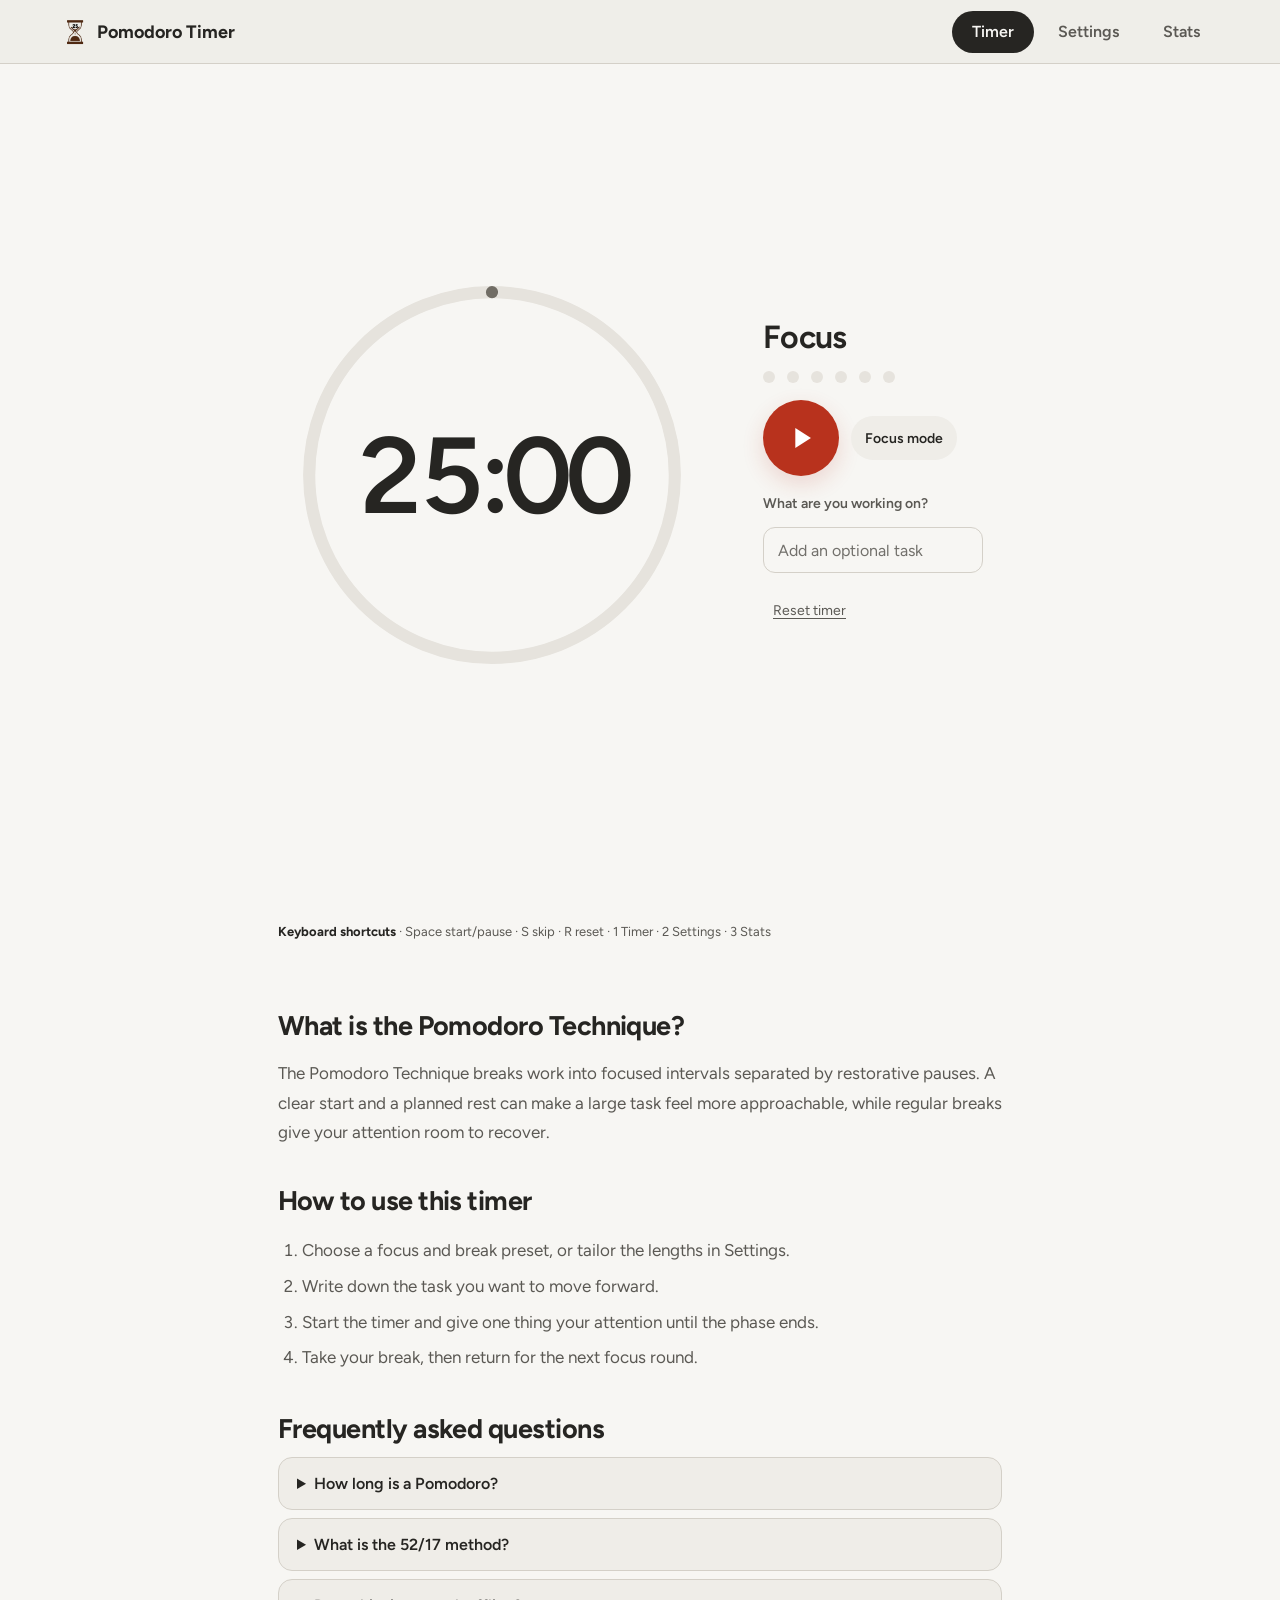
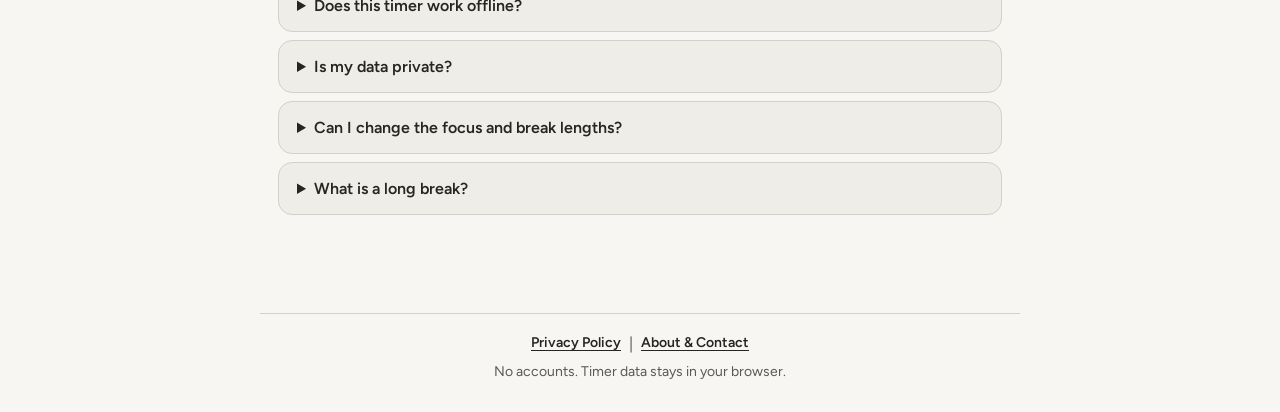
==== commit 04c217ce: "description pages" ====
--- a/index.html
+++ b/index.html
@@ -190,8 +190,7 @@
   <footer class="site-footer">
     <nav aria-label="Footer">
       <a href="/privacy/">Privacy Policy</a><span aria-hidden="true">|</span>
-      <a href="/about/">About</a><span aria-hidden="true">|</span>
-      <a href="/contact/">Contact</a>
+      <a href="/about/">About &amp; Contact</a>
     </nav>
     <p>No accounts. Timer data stays in your browser.</p>
   </footer>
--- a/styles.css
+++ b/styles.css
@@ -253,7 +253,7 @@
 }
 .info-header .brand { display: inline-flex; align-items: center; }
 .back-link { font-size: 14px; font-weight: 600; text-underline-offset: 3px; }
-.info-content { max-width: 760px; }
+.info-content { width: min(100% - 32px, 70ch); max-width: 70ch; }
 .info-page main { min-height: 0; }
 .info-page .info-content { padding-bottom: 32px; }
 .info-content p, .info-content li { color: var(--muted); font-size: 17px; line-height: 1.7; }
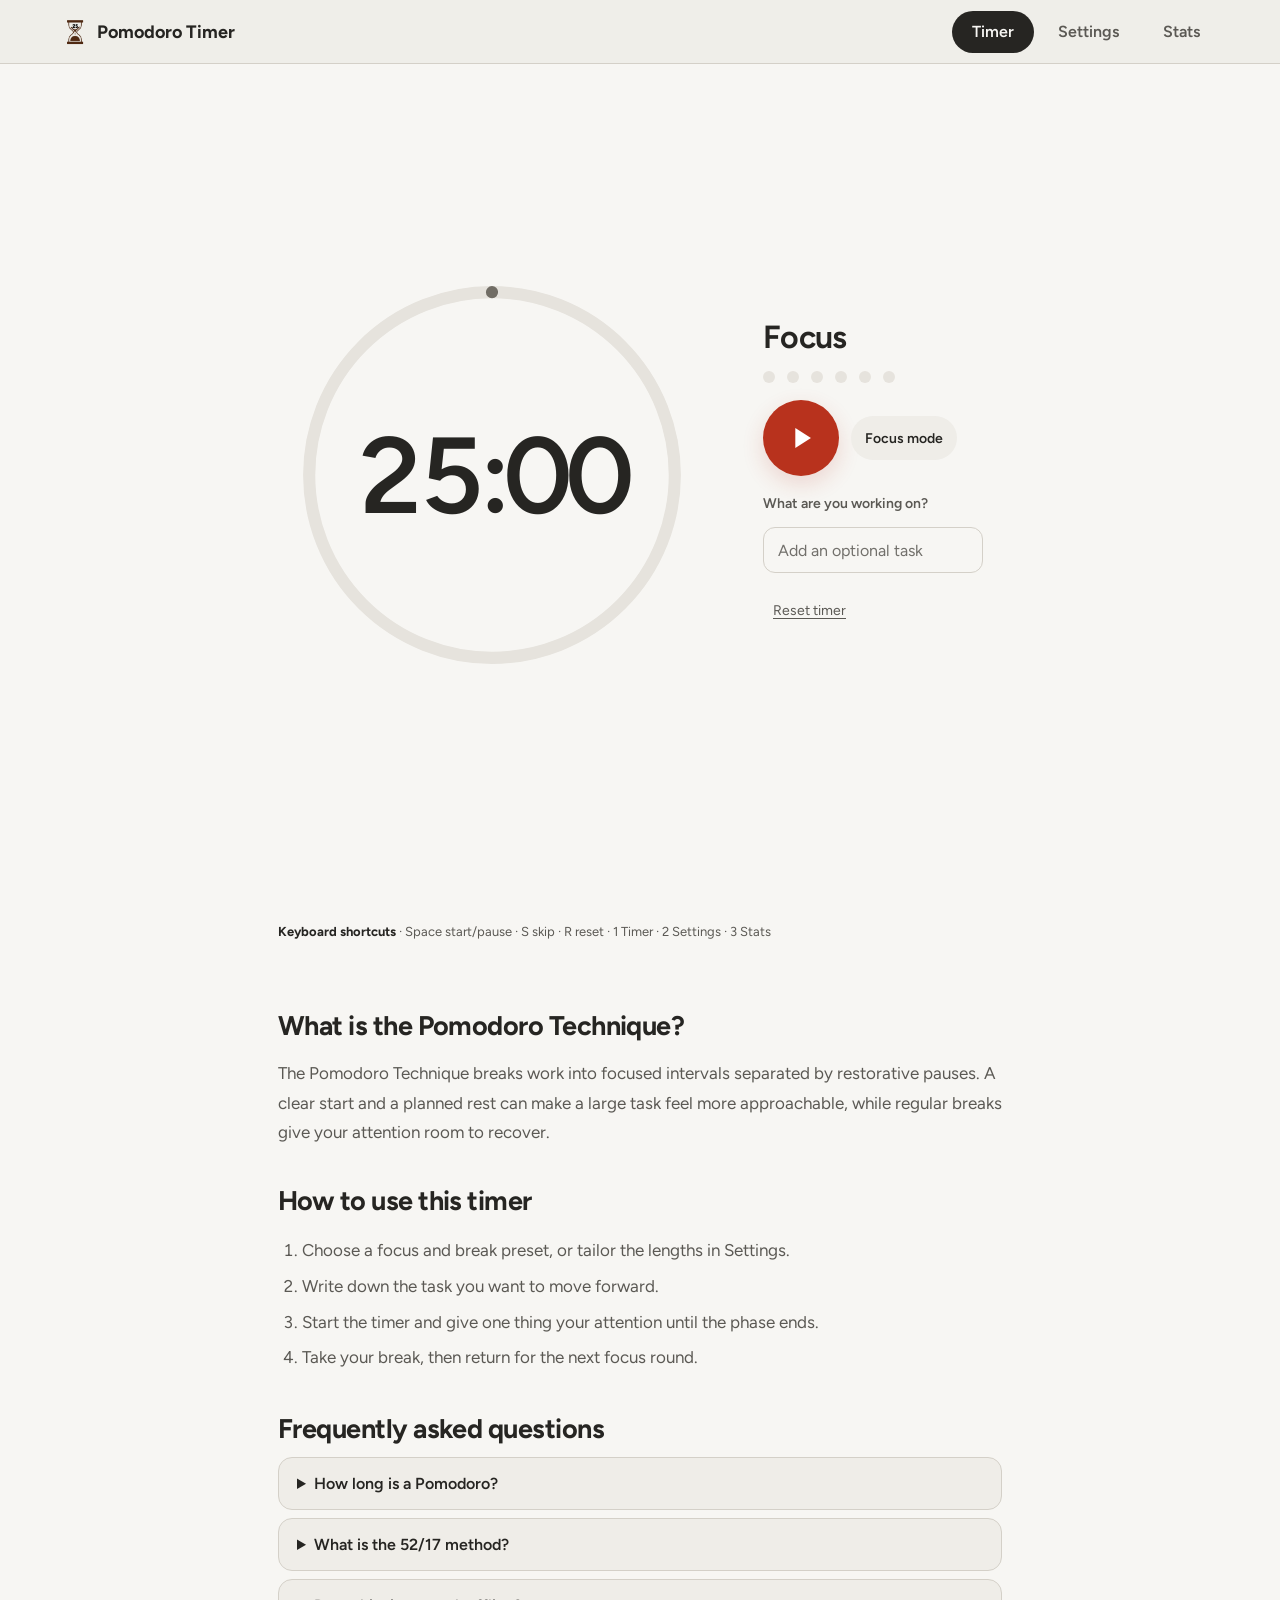
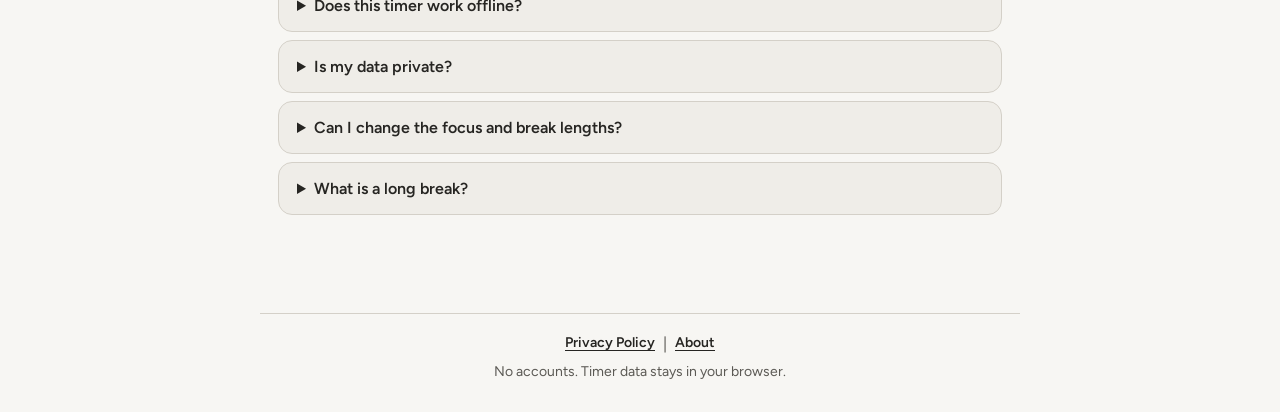
==== commit 811b6bf9: "deletion of contact" ====
--- a/index.html
+++ b/index.html
@@ -189,8 +189,8 @@
   </main>
   <footer class="site-footer">
     <nav aria-label="Footer">
-      <a href="/privacy/">Privacy Policy</a><span aria-hidden="true">|</span>
-      <a href="/about/">About &amp; Contact</a>
+      <a href="privacy/">Privacy Policy</a><span aria-hidden="true">|</span>
+      <a href="about/">About</a>
     </nav>
     <p>No accounts. Timer data stays in your browser.</p>
   </footer>
